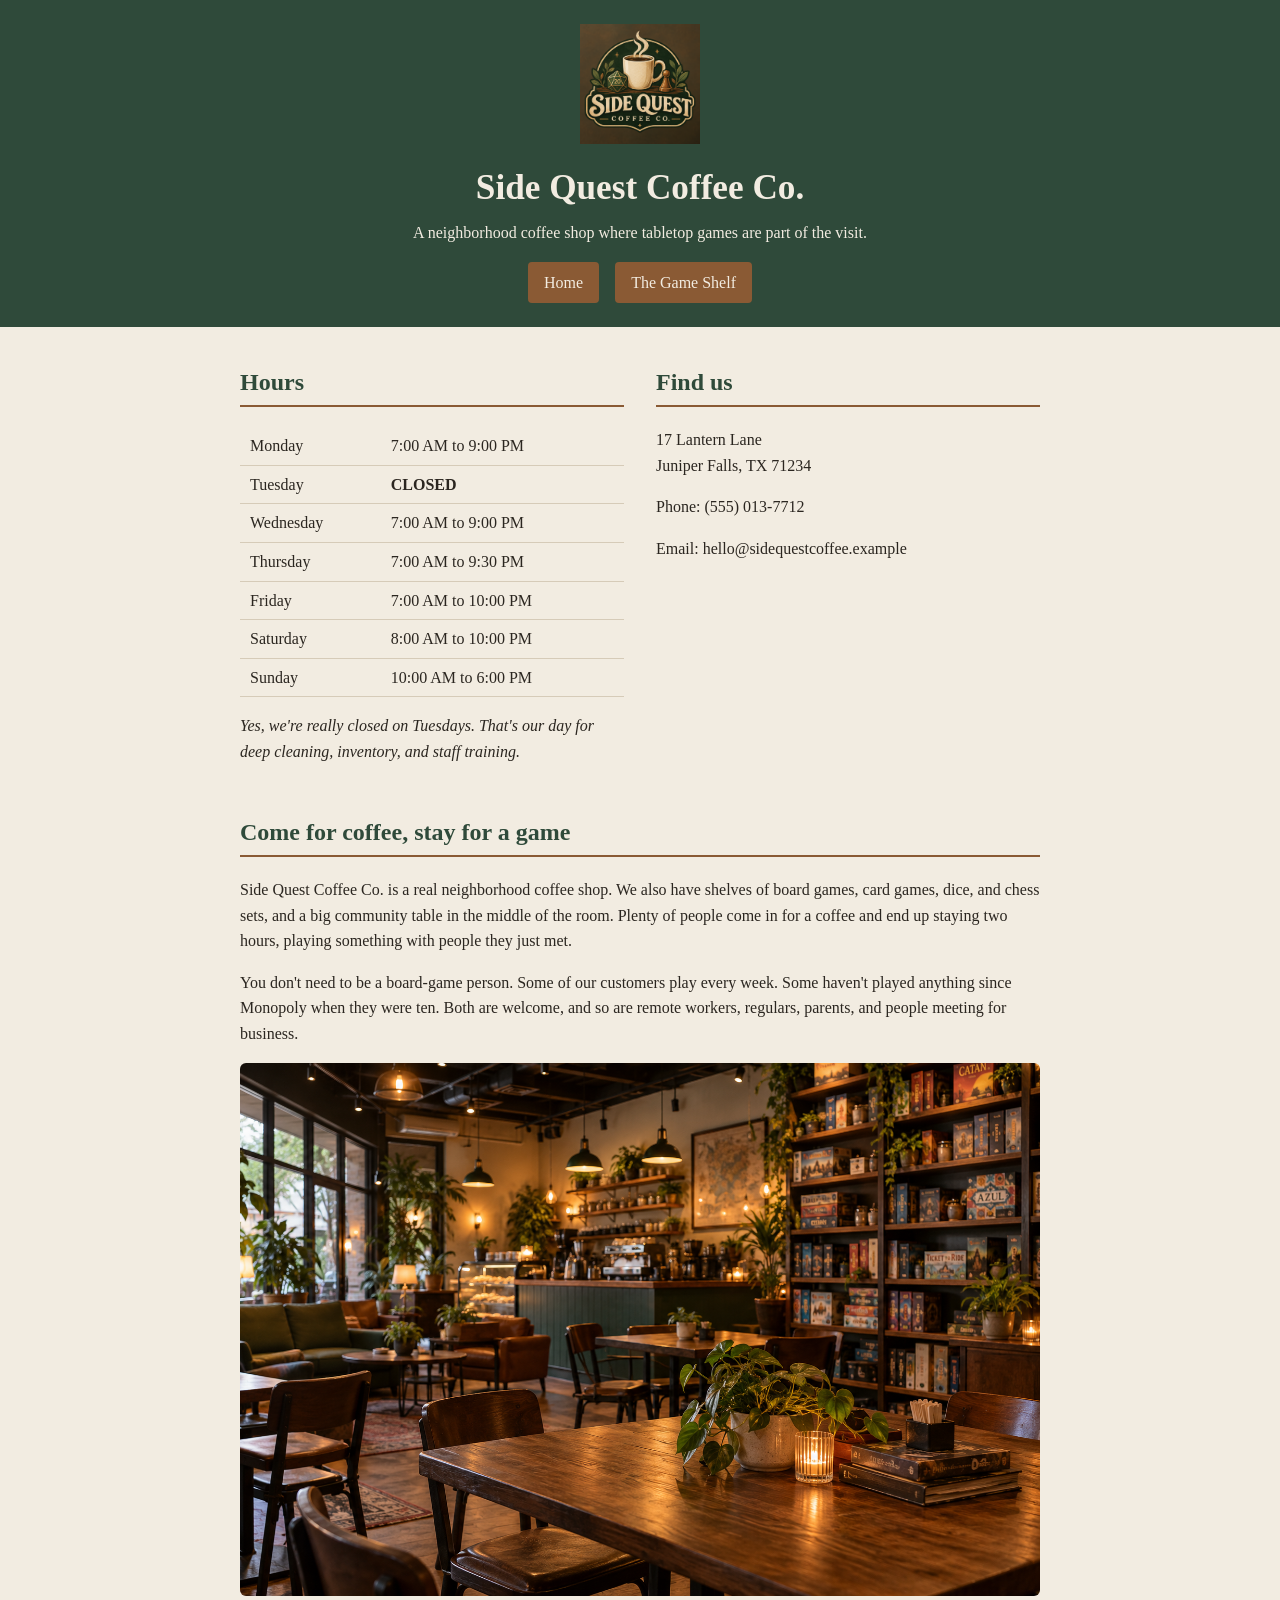
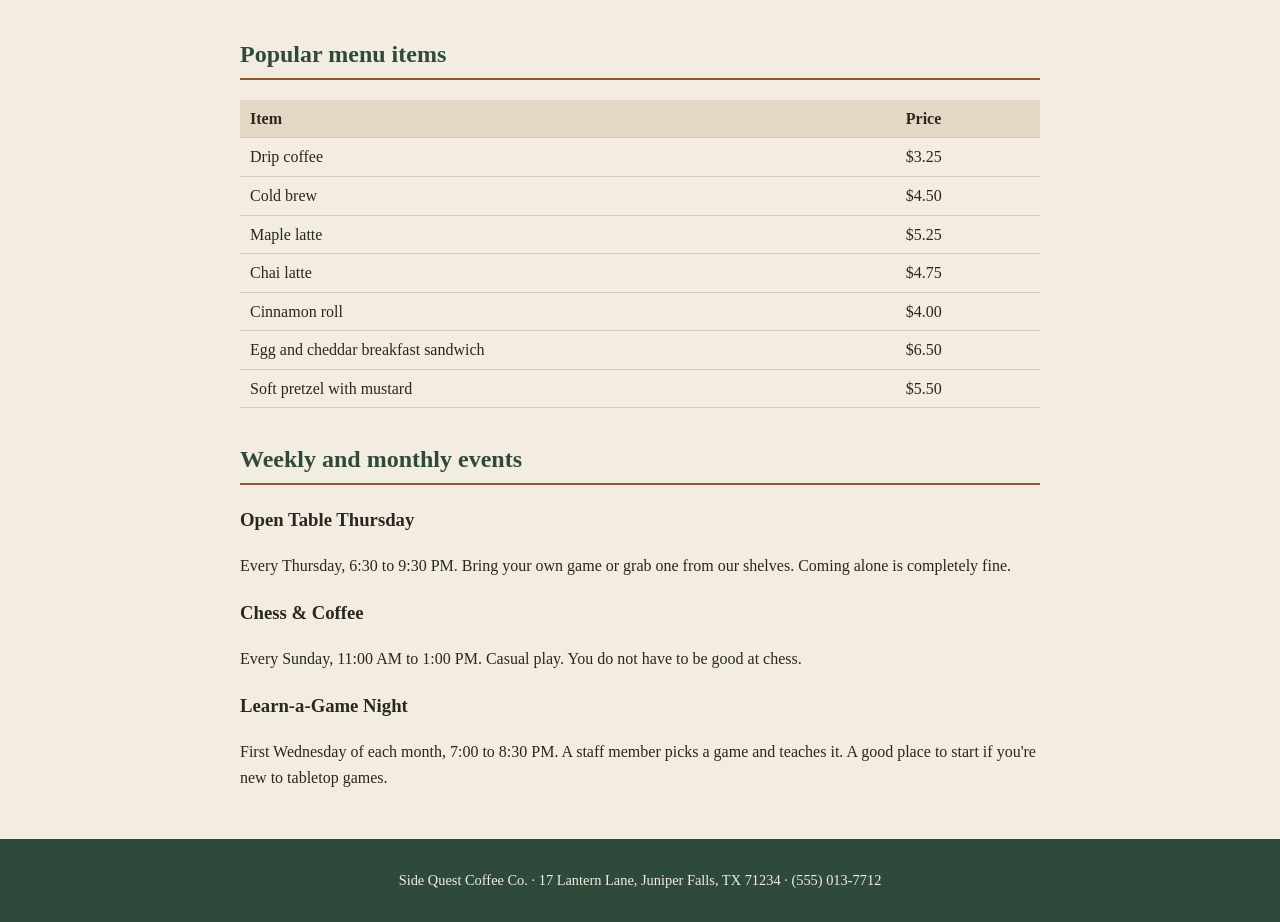
==== index.html @ 95979702 "Add initial Side Quest website" ====
<!DOCTYPE html>
<html lang="en">
<head>
  <meta charset="UTF-8">
  <meta name="viewport" content="width=device-width, initial-scale=1">
  <title>Side Quest Coffee Co. | Coffee and Tabletop Games in Juniper Falls</title>
  <link rel="stylesheet" href="style.css">
</head>
<body>

  <header>
    <img class="logo" src="images/sidequest-logo.png"
         alt="Side Quest Coffee Co. logo featuring a coffee mug beside tabletop game pieces">
    <h1>Side Quest Coffee Co.</h1>
    <p class="tagline">A neighborhood coffee shop where tabletop games are part of the visit.</p>
    <nav>
      <a href="index.html">Home</a>
      <a href="games.html">The Game Shelf</a>
    </nav>
  </header>

  <main>

    <section class="quick-info">
      <div>
        <h2>Hours</h2>
        <table>
          <tr><td>Monday</td><td>7:00 AM to 9:00 PM</td></tr>
          <tr><td>Tuesday</td><td><strong>CLOSED</strong></td></tr>
          <tr><td>Wednesday</td><td>7:00 AM to 9:00 PM</td></tr>
          <tr><td>Thursday</td><td>7:00 AM to 9:30 PM</td></tr>
          <tr><td>Friday</td><td>7:00 AM to 10:00 PM</td></tr>
          <tr><td>Saturday</td><td>8:00 AM to 10:00 PM</td></tr>
          <tr><td>Sunday</td><td>10:00 AM to 6:00 PM</td></tr>
        </table>
        <p class="note">Yes, we're really closed on Tuesdays. That's our day for deep cleaning, inventory, and staff training.</p>
      </div>
      <div>
        <h2>Find us</h2>
        <p>17 Lantern Lane<br>Juniper Falls, TX 71234</p>
        <p>Phone: (555) 013-7712</p>
        <p>Email: hello@sidequestcoffee.example</p>
      </div>
    </section>

    <section>
      <h2>Come for coffee, stay for a game</h2>
      <p>Side Quest Coffee Co. is a real neighborhood coffee shop. We also have shelves of board games, card games, dice, and chess sets, and a big community table in the middle of the room. Plenty of people come in for a coffee and end up staying two hours, playing something with people they just met.</p>
      <p>You don't need to be a board-game person. Some of our customers play every week. Some haven't played anything since Monopoly when they were ten. Both are welcome, and so are remote workers, regulars, parents, and people meeting for business.</p>
      <img class="photo" src="images/sidequest-cafe.png"
           alt="Cozy cafe with warm wood tables, mismatched chairs, plants in the windows, and shelves of board games">
    </section>

    <section>
      <h2>Popular menu items</h2>
      <table>
        <tr><th>Item</th><th>Price</th></tr>
        <tr><td>Drip coffee</td><td>$3.25</td></tr>
        <tr><td>Cold brew</td><td>$4.50</td></tr>
        <tr><td>Maple latte</td><td>$5.25</td></tr>
        <tr><td>Chai latte</td><td>$4.75</td></tr>
        <tr><td>Cinnamon roll</td><td>$4.00</td></tr>
        <tr><td>Egg and cheddar breakfast sandwich</td><td>$6.50</td></tr>
        <tr><td>Soft pretzel with mustard</td><td>$5.50</td></tr>
      </table>
    </section>

    <section>
      <h2>Weekly and monthly events</h2>
      <h3>Open Table Thursday</h3>
      <p>Every Thursday, 6:30 to 9:30 PM. Bring your own game or grab one from our shelves. Coming alone is completely fine.</p>
      <h3>Chess &amp; Coffee</h3>
      <p>Every Sunday, 11:00 AM to 1:00 PM. Casual play. You do not have to be good at chess.</p>
      <h3>Learn-a-Game Night</h3>
      <p>First Wednesday of each month, 7:00 to 8:30 PM. A staff member picks a game and teaches it. A good place to start if you're new to tabletop games.</p>
    </section>

  </main>

  <footer>
    <p>Side Quest Coffee Co. &middot; 17 Lantern Lane, Juniper Falls, TX 71234 &middot; (555) 013-7712</p>
  </footer>

</body>
</html>
---- style.css ----
/* Shared styles for both pages */
body {
  margin: 0;
  font-family: Georgia, "Times New Roman", serif;
  background-color: #f2ece1;
  color: #2b2620;
  line-height: 1.6;
}

header {
  background-color: #2f4a3a;
  color: #f2ece1;
  text-align: center;
  padding: 24px 16px;
}

.logo {
  width: 120px;
  height: auto;
}

h1 {
  margin: 8px 0 4px;
  font-size: 2.2rem;
}

.tagline {
  margin: 0 0 16px;
}

nav a {
  color: #f2ece1;
  background-color: #8a5a34;
  padding: 8px 16px;
  margin: 0 6px;
  text-decoration: none;
  border-radius: 4px;
  display: inline-block;
}

nav a:hover,
nav a:focus {
  background-color: #a8703f;
}

main {
  max-width: 800px;
  margin: 0 auto;
  padding: 16px;
}

section {
  margin-bottom: 32px;
}

h2 {
  color: #2f4a3a;
  border-bottom: 2px solid #8a5a34;
  padding-bottom: 4px;
}

.quick-info {
  display: flex;
  flex-wrap: wrap;
  gap: 32px;
}

.quick-info > div {
  flex: 1 1 280px;
}

table {
  border-collapse: collapse;
  width: 100%;
}

th, td {
  text-align: left;
  padding: 6px 10px;
  border-bottom: 1px solid #d6cbb8;
}

th {
  background-color: #e3d8c4;
}

.photo {
  max-width: 100%;
  height: auto;
  border-radius: 6px;
}

.note {
  font-style: italic;
}

footer {
  text-align: center;
  padding: 16px;
  background-color: #2f4a3a;
  color: #f2ece1;
  font-size: 0.9rem;
}
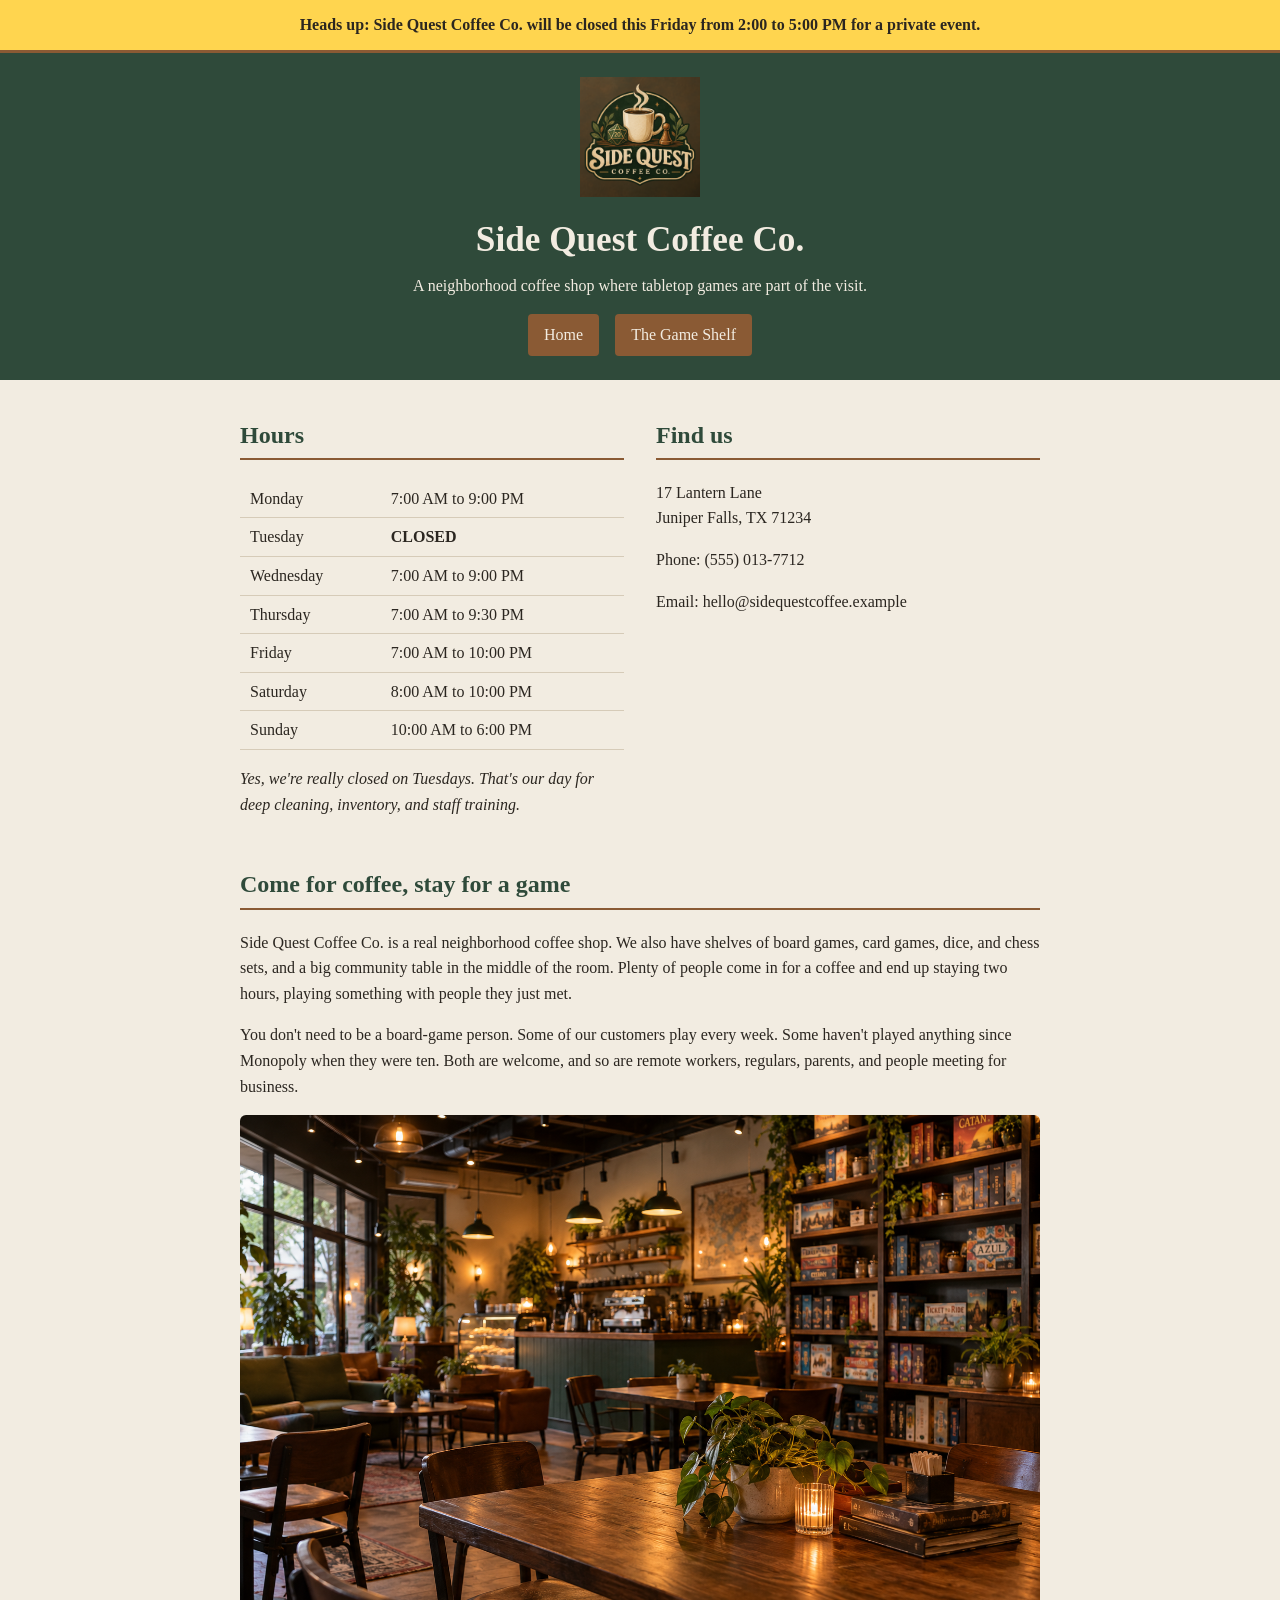
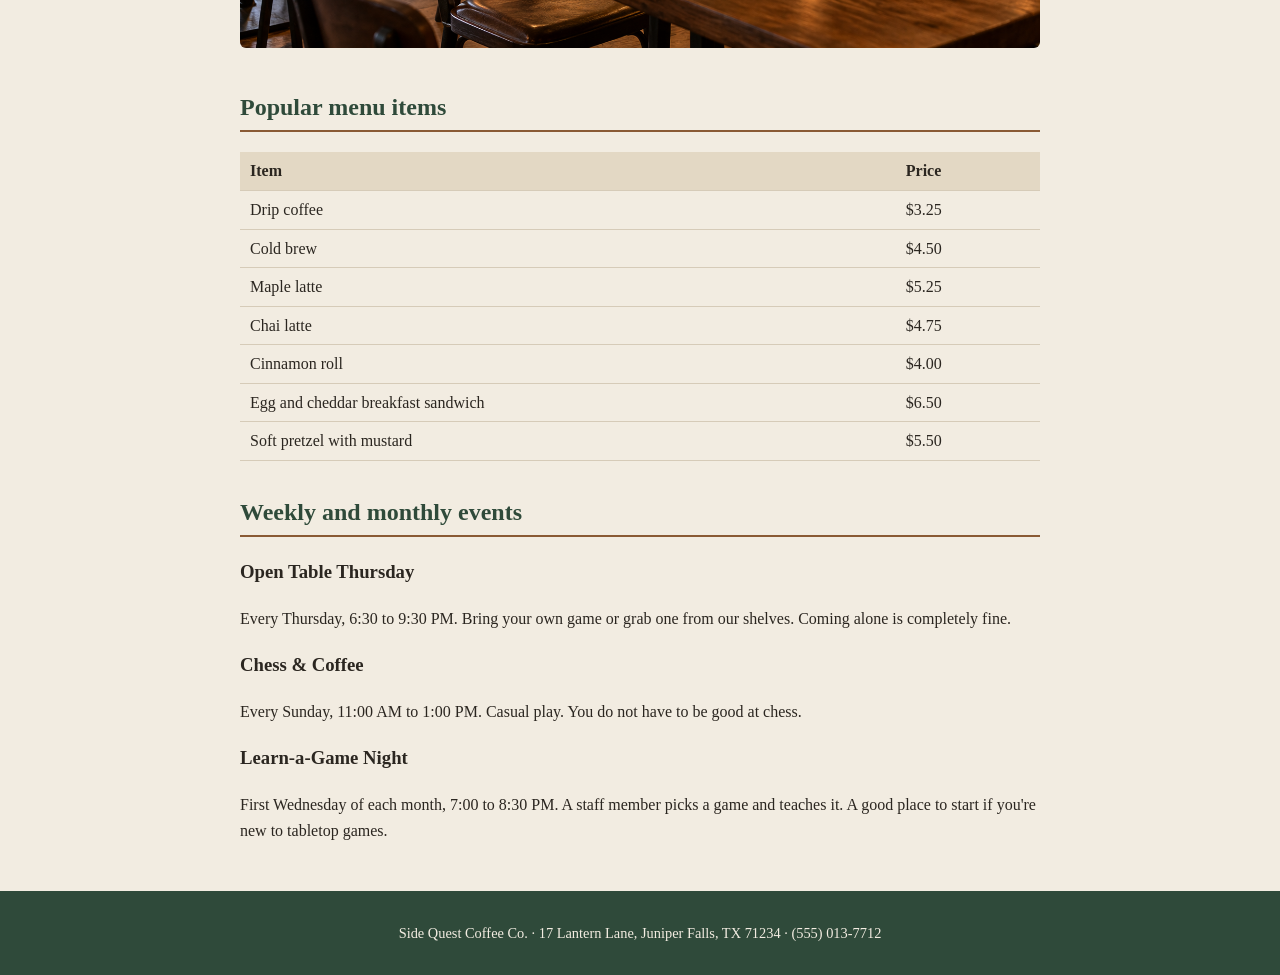
==== commit 01a29ae0: "Add temporary closure notice.html" ====
--- a/index.html
+++ b/index.html
@@ -7,6 +7,9 @@
   <link rel="stylesheet" href="style.css">
 </head>
 <body>
+  <p style="background-color: #ffd54f; color: #2b2620; font-weight: bold; text-align: center; padding: 12px; margin: 0; border-bottom: 3px solid #8a5a34;">
+  Heads up: Side Quest Coffee Co. will be closed this Friday from 2:00 to 5:00 PM for a private event.
+</p>
 
   <header>
     <img class="logo" src="images/sidequest-logo.png"
